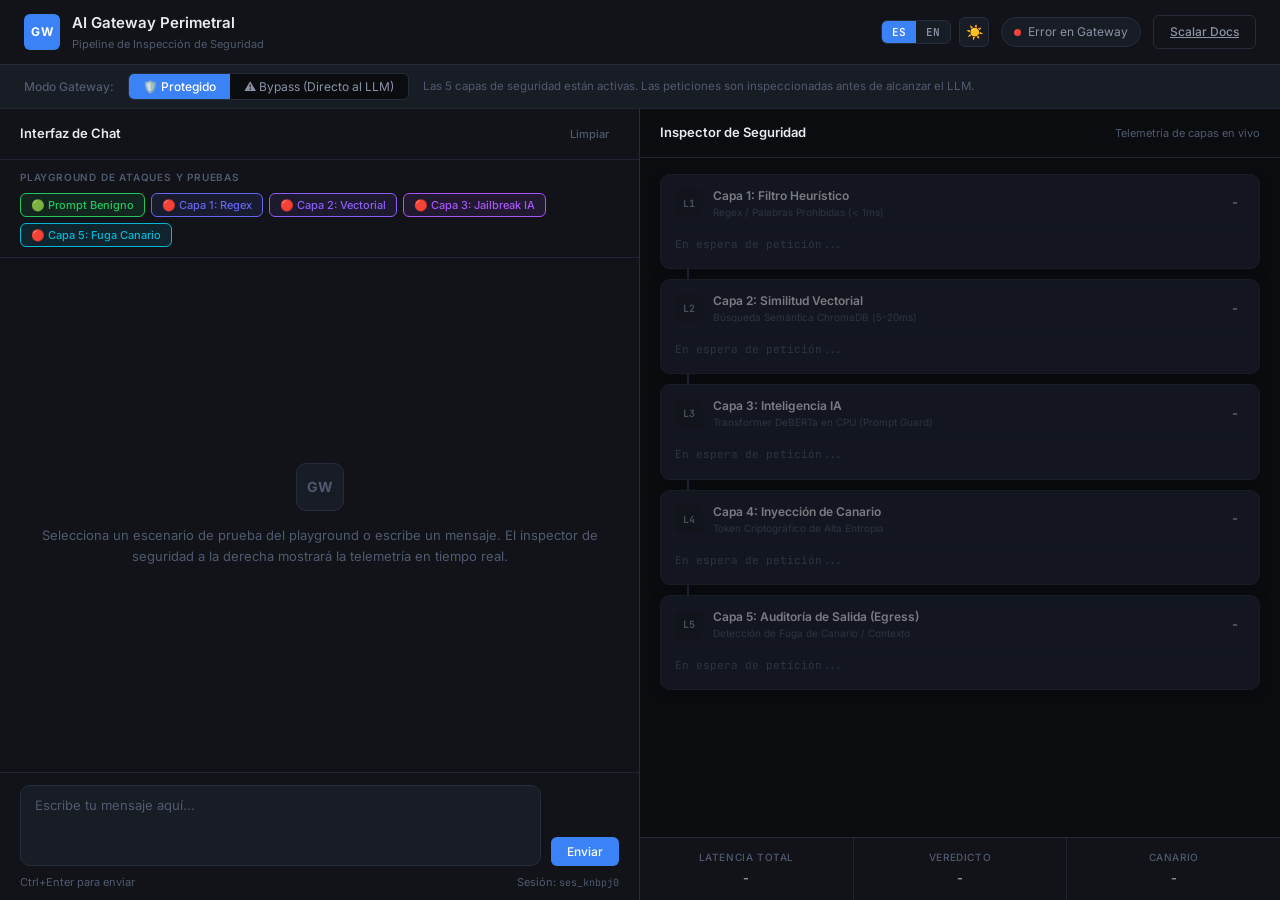
==== frontend/index.html @ 0e3fad48 "Initial commit: AI Gateway Perimetral with multi-layer defense" ====
<!DOCTYPE html>
<html lang="en" data-theme="dark">
<head>
  <meta charset="UTF-8">
  <meta name="viewport" content="width=device-width, initial-scale=1.0">
  <meta name="description" content="AI Gateway Perimetral - Real-time security inspection dashboard for LLM applications.">
  <title>AI Gateway Perimetral</title>
  <link rel="preconnect" href="https://fonts.googleapis.com">
  <link href="https://fonts.googleapis.com/css2?family=Inter:wght@300;400;500;600;700&family=JetBrains+Mono:wght@400;500&display=swap" rel="stylesheet">
  <link rel="stylesheet" href="style.css">
</head>
<body>
  <div class="app-wrapper">

    <!-- Header -->
    <header class="header">
      <div class="header-left">
        <div class="logo-icon">GW</div>
        <div class="header-title">
          <h1 data-i18n="app_title">AI Gateway Perimetral</h1>
          <span class="header-subtitle" data-i18n="app_subtitle">Pipeline de Inspección de Seguridad</span>
        </div>
      </div>
      <div class="header-right">
        <!-- Controls: Language & Theme -->
        <div class="control-group">
          <!-- Language Selector -->
          <div class="segmented-control" id="lang-control">
            <button class="segmented-btn active" id="btn-lang-es" onclick="setLanguage('es')">ES</button>
            <button class="segmented-btn" id="btn-lang-en" onclick="setLanguage('en')">EN</button>
          </div>

          <!-- Theme Toggle -->
          <button class="theme-toggle-btn" id="btn-theme" onclick="toggleTheme()" title="Cambiar tema">
            <span id="theme-icon">☀️</span>
          </button>
        </div>

        <div class="status-badge" id="status-badge">
          <span class="status-dot" id="status-dot"></span>
          <span id="status-text" data-i18n="status_connecting">Conectando...</span>
        </div>
        <a href="/docs" target="_blank" class="btn btn-outline" data-i18n="btn_api_docs">Scalar Docs</a>
      </div>
    </header>

    <!-- Mode Toggle Banner -->
    <div class="mode-banner">
      <span class="mode-label" data-i18n="mode_label">Modo Gateway:</span>
      <div class="toggle-group" id="mode-toggle-group">
        <button class="toggle-btn active" id="btn-protected" onclick="setMode(true)" data-i18n="btn_mode_protected">🛡️ Protegido</button>
        <button class="toggle-btn" id="btn-bypass" onclick="setMode(false)" data-i18n="btn_mode_bypass">⚠️ Bypass (Directo al LLM)</button>
      </div>
      <span class="mode-description" id="mode-description" data-i18n="mode_desc_protected">Las 5 capas de seguridad están activas. Las peticiones son inspeccionadas antes de alcanzar el LLM.</span>
    </div>

    <main class="main-layout">

      <!-- Left Panel: Chat -->
      <section class="panel chat-panel">
        <div class="panel-header">
          <span class="panel-title" data-i18n="chat_title">Interfaz de Chat</span>
          <button class="btn btn-ghost btn-small" onclick="clearChat()" data-i18n="btn_clear">Limpiar</button>
        </div>

        <!-- Quick Attack Playground -->
        <div class="playground-section">
          <span class="playground-label" data-i18n="playground_label">Playground de Ataques y Pruebas</span>
          <div class="attack-buttons" id="attack-buttons">
            <button class="attack-btn safe" onclick="loadPreset('safe')" data-i18n="preset_safe">🟢 Prompt Benigno</button>
            <button class="attack-btn layer1" onclick="loadPreset('layer1')" data-i18n="preset_layer1">🔴 Capa 1: Regex</button>
            <button class="attack-btn layer2" onclick="loadPreset('layer2')" data-i18n="preset_layer2">🔴 Capa 2: Vectorial</button>
            <button class="attack-btn layer3" onclick="loadPreset('layer3')" data-i18n="preset_layer3">🔴 Capa 3: Jailbreak IA</button>
            <button class="attack-btn layer5" onclick="loadPreset('layer5')" data-i18n="preset_layer5">🔴 Capa 5: Fuga Canario</button>
          </div>
        </div>

        <!-- Chat Messages -->
        <div class="chat-messages" id="chat-messages">
          <div class="chat-welcome">
            <div class="welcome-icon">GW</div>
            <p data-i18n="chat_welcome_text">Selecciona un escenario de prueba del playground o escribe un mensaje. El inspector de seguridad a la derecha mostrará la telemetría en tiempo real.</p>
          </div>
        </div>

        <!-- Input Area -->
        <div class="chat-input-area">
          <textarea
            id="message-input"
            class="message-input"
            placeholder="Escribe tu mensaje aquí..."
            rows="3"
            onkeydown="handleKeydown(event)"
            data-i18n-placeholder="input_placeholder"
          ></textarea>
          <button class="btn btn-primary send-btn" id="send-btn" onclick="sendMessage()">
            <span id="send-label" data-i18n="btn_send">Enviar</span>
          </button>
        </div>

        <div class="input-footer">
          <span class="input-hint" data-i18n="input_hint">Ctrl+Enter para enviar</span>
          <span class="session-info"><span data-i18n="session_label">Sesión</span>: <code id="session-id-display">ses_001</code></span>
        </div>
      </section>

      <!-- Right Panel: Security Inspector -->
      <section class="panel inspector-panel">
        <div class="panel-header">
          <span class="panel-title" data-i18n="inspector_title">Inspector de Seguridad</span>
          <span class="inspector-subtitle" data-i18n="inspector_subtitle">Telemetría de capas en vivo</span>
        </div>

        <!-- Pipeline Layers -->
        <div class="layers-container" id="layers-container">
          <div class="layer-card idle" id="layer-1">
            <div class="layer-header">
              <div class="layer-badge">L1</div>
              <div class="layer-info">
                <span class="layer-name" data-i18n="l1_name">Capa 1: Filtro Heurístico</span>
                <span class="layer-desc" data-i18n="l1_desc">Regex / Palabras Prohibidas (&lt; 1ms)</span>
              </div>
              <div class="layer-status-icon" id="icon-1">-</div>
            </div>
            <div class="layer-detail" id="detail-1" data-i18n="waiting_request">En espera de petición...</div>
            <div class="layer-latency" id="latency-1"></div>
          </div>

          <div class="layer-connector"></div>

          <div class="layer-card idle" id="layer-2">
            <div class="layer-header">
              <div class="layer-badge">L2</div>
              <div class="layer-info">
                <span class="layer-name" data-i18n="l2_name">Capa 2: Similitud Vectorial</span>
                <span class="layer-desc" data-i18n="l2_desc">Búsqueda Semántica ChromaDB (5-20ms)</span>
              </div>
              <div class="layer-status-icon" id="icon-2">-</div>
            </div>
            <div class="layer-detail" id="detail-2" data-i18n="waiting_request">En espera de petición...</div>
            <div class="layer-latency" id="latency-2"></div>
          </div>

          <div class="layer-connector"></div>

          <div class="layer-card idle" id="layer-3">
            <div class="layer-header">
              <div class="layer-badge">L3</div>
              <div class="layer-info">
                <span class="layer-name" data-i18n="l3_name">Capa 3: Inteligencia IA</span>
                <span class="layer-desc" data-i18n="l3_desc">Transformer DeBERTa en CPU (Prompt Guard)</span>
              </div>
              <div class="layer-status-icon" id="icon-3">-</div>
            </div>
            <div class="layer-detail" id="detail-3" data-i18n="waiting_request">En espera de petición...</div>
            <div class="layer-latency" id="latency-3"></div>
          </div>

          <div class="layer-connector"></div>

          <div class="layer-card idle" id="layer-4">
            <div class="layer-header">
              <div class="layer-badge">L4</div>
              <div class="layer-info">
                <span class="layer-name" data-i18n="l4_name">Capa 4: Inyección de Canario</span>
                <span class="layer-desc" data-i18n="l4_desc">Token Criptográfico de Alta Entropía</span>
              </div>
              <div class="layer-status-icon" id="icon-4">-</div>
            </div>
            <div class="layer-detail" id="detail-4" data-i18n="waiting_request">En espera de petición...</div>
            <div class="layer-latency" id="latency-4"></div>
          </div>

          <div class="layer-connector"></div>

          <div class="layer-card idle" id="layer-5">
            <div class="layer-header">
              <div class="layer-badge">L5</div>
              <div class="layer-info">
                <span class="layer-name" data-i18n="l5_name">Capa 5: Auditoría de Salida (Egress)</span>
                <span class="layer-desc" data-i18n="l5_desc">Detección de Fuga de Canario / Contexto</span>
              </div>
              <div class="layer-status-icon" id="icon-5">-</div>
            </div>
            <div class="layer-detail" id="detail-5" data-i18n="waiting_request">En espera de petición...</div>
            <div class="layer-latency" id="latency-5"></div>
          </div>
        </div>

        <!-- Summary Bar -->
        <div class="summary-bar" id="summary-bar">
          <div class="summary-item">
            <span class="summary-label" data-i18n="summary_latency">Latencia Total</span>
            <span class="summary-value" id="total-latency">-</span>
          </div>
          <div class="summary-item">
            <span class="summary-label" data-i18n="summary_verdict">Veredicto</span>
            <span class="summary-value" id="outcome-badge">-</span>
          </div>
          <div class="summary-item">
            <span class="summary-label" data-i18n="summary_canary">Canario</span>
            <span class="summary-value" id="canary-status">-</span>
          </div>
        </div>
      </section>

    </main>
  </div>

  <script src="app.js"></script>
</body>
</html>
---- frontend/style.css ----
/* ===========================================================================
   AI Gateway Perimetral - Design System & Themes
   Dark & Light mode, segmented controls, Inter + JetBrains Mono typography.
   =========================================================================== */

/* -- Dark Theme (Default) --------------------------------------------------- */
:root, [data-theme="dark"] {
  --bg-base:        #0a0c10;
  --bg-surface:     #111318;
  --bg-elevated:    #181c24;
  --bg-card:        #1c2130;
  --border:         #252d3d;
  --border-muted:   #1e2535;

  --text-primary:   #e8eaf0;
  --text-secondary: #8a93a6;
  --text-muted:     #505a70;

  --accent:         #3b82f6;
  --accent-hover:   #2563eb;
  --accent-glow:    rgba(59, 130, 246, 0.15);

  --green:          #22c55e;
  --green-bg:       rgba(34, 197, 94, 0.10);
  --red:            #ef4444;
  --red-bg:         rgba(239, 68, 68, 0.10);
  --yellow:         #f59e0b;
  --yellow-bg:      rgba(245, 158, 11, 0.10);
  --blue-dim:       rgba(59, 130, 246, 0.08);

  --layer-l1:       #6366f1;
  --layer-l2:       #8b5cf6;
  --layer-l3:       #a855f7;
  --layer-l4:       #3b82f6;
  --layer-l5:       #06b6d4;

  --shadow-card:    0 4px 12px rgba(0, 0, 0, 0.25);
}

/* -- Light Theme ------------------------------------------------------------ */
[data-theme="light"] {
  --bg-base:        #f4f6f9;
  --bg-surface:     #ffffff;
  --bg-elevated:    #f0f2f5;
  --bg-card:        #ffffff;
  --border:         #e2e8f0;
  --border-muted:   #edf2f7;

  --text-primary:   #0f172a;
  --text-secondary: #475569;
  --text-muted:     #94a3b8;

  --accent:         #2563eb;
  --accent-hover:   #1d4ed8;
  --accent-glow:    rgba(37, 99, 235, 0.12);

  --green:          #16a34a;
  --green-bg:       rgba(22, 163, 74, 0.08);
  --red:            #dc2626;
  --red-bg:         rgba(220, 38, 38, 0.08);
  --yellow:         #d97706;
  --yellow-bg:      rgba(217, 119, 6, 0.08);
  --blue-dim:       rgba(37, 99, 235, 0.06);

  --layer-l1:       #4f46e5;
  --layer-l2:       #7c3aed;
  --layer-l3:       #9333ea;
  --layer-l4:       #2563eb;
  --layer-l5:       #0891b2;

  --shadow-card:    0 2px 8px rgba(0, 0, 0, 0.04);
}

:root {
  --radius-sm:      6px;
  --radius-md:      10px;
  --radius-lg:      14px;
  --font-sans:      'Inter', system-ui, sans-serif;
  --font-mono:      'JetBrains Mono', 'Fira Code', monospace;
  --transition:     0.18s ease;
}

/* -- Reset ------------------------------------------------------------------ */
*, *::before, *::after { box-sizing: border-box; margin: 0; padding: 0; }

html, body {
  height: 100%;
  overflow: hidden;
}

body {
  font-family: var(--font-sans);
  background: var(--bg-base);
  color: var(--text-primary);
  font-size: 14px;
  line-height: 1.5;
  -webkit-font-smoothing: antialiased;
  transition: background var(--transition), color var(--transition);
}

/* -- App Wrapper ------------------------------------------------------------ */
.app-wrapper {
  display: flex;
  flex-direction: column;
  height: 100vh;
  overflow: hidden;
}

/* -- Header ----------------------------------------------------------------- */
.header {
  display: flex;
  align-items: center;
  justify-content: space-between;
  padding: 12px 24px;
  background: var(--bg-surface);
  border-bottom: 1px solid var(--border);
  flex-shrink: 0;
  gap: 16px;
  transition: background var(--transition), border-color var(--transition);
}

.header-left { display: flex; align-items: center; gap: 12px; }

.logo-icon {
  width: 36px;
  height: 36px;
  border-radius: var(--radius-sm);
  background: var(--accent);
  color: white;
  font-weight: 700;
  font-size: 12px;
  display: flex;
  align-items: center;
  justify-content: center;
  letter-spacing: 0.5px;
  flex-shrink: 0;
}

.header-title h1 {
  font-size: 15px;
  font-weight: 600;
  color: var(--text-primary);
}

.header-subtitle {
  font-size: 11px;
  color: var(--text-muted);
  display: block;
  margin-top: 1px;
}

.header-right { display: flex; align-items: center; gap: 12px; }

/* Control Group (Lang + Theme) */
.control-group {
  display: flex;
  align-items: center;
  gap: 8px;
}

.segmented-control {
  display: flex;
  background: var(--bg-elevated);
  border: 1px solid var(--border);
  border-radius: var(--radius-sm);
  overflow: hidden;
}

.segmented-btn {
  background: transparent;
  border: none;
  padding: 4px 10px;
  font-size: 11px;
  font-family: var(--font-mono);
  font-weight: 600;
  color: var(--text-secondary);
  cursor: pointer;
  transition: all var(--transition);
}

.segmented-btn.active {
  background: var(--accent);
  color: #ffffff;
}

.theme-toggle-btn {
  width: 30px;
  height: 30px;
  border-radius: var(--radius-sm);
  background: var(--bg-elevated);
  border: 1px solid var(--border);
  color: var(--text-primary);
  font-size: 14px;
  display: flex;
  align-items: center;
  justify-content: center;
  cursor: pointer;
  transition: all var(--transition);
}

.theme-toggle-btn:hover {
  border-color: var(--accent);
  transform: scale(1.05);
}

.status-badge {
  display: flex;
  align-items: center;
  gap: 7px;
  background: var(--bg-elevated);
  border: 1px solid var(--border);
  border-radius: 20px;
  padding: 5px 12px;
  font-size: 12px;
  color: var(--text-secondary);
}

.status-dot {
  width: 7px;
  height: 7px;
  border-radius: 50%;
  background: var(--text-muted);
  transition: background var(--transition);
}

.status-dot.online { background: var(--green); box-shadow: 0 0 6px var(--green); }
.status-dot.offline { background: var(--red); }

/* -- Mode Banner ------------------------------------------------------------ */
.mode-banner {
  display: flex;
  align-items: center;
  gap: 14px;
  padding: 8px 24px;
  background: var(--bg-elevated);
  border-bottom: 1px solid var(--border-muted);
  flex-shrink: 0;
  transition: background var(--transition), border-color var(--transition);
}

.mode-label {
  font-size: 12px;
  font-weight: 500;
  color: var(--text-muted);
  white-space: nowrap;
}

.toggle-group {
  display: flex;
  background: var(--bg-base);
  border: 1px solid var(--border);
  border-radius: var(--radius-sm);
  overflow: hidden;
}

.toggle-btn {
  background: none;
  border: none;
  padding: 5px 14px;
  font-size: 12px;
  font-family: var(--font-sans);
  color: var(--text-secondary);
  cursor: pointer;
  transition: all var(--transition);
  white-space: nowrap;
}

.toggle-btn.active {
  background: var(--accent);
  color: white;
  font-weight: 500;
}

.mode-description {
  font-size: 11.5px;
  color: var(--text-muted);
}

/* -- Main Layout ------------------------------------------------------------ */
.main-layout {
  display: grid;
  grid-template-columns: 1fr 1fr;
  flex: 1;
  overflow: hidden;
  gap: 0;
}

/* -- Panels ----------------------------------------------------------------- */
.panel {
  display: flex;
  flex-direction: column;
  overflow: hidden;
  background: var(--bg-surface);
  transition: background var(--transition);
}

.chat-panel {
  border-right: 1px solid var(--border);
}

.panel-header {
  display: flex;
  align-items: center;
  justify-content: space-between;
  padding: 14px 20px;
  border-bottom: 1px solid var(--border-muted);
  flex-shrink: 0;
}

.panel-title {
  font-size: 13px;
  font-weight: 600;
  color: var(--text-primary);
}

.inspector-subtitle {
  font-size: 11px;
  color: var(--text-muted);
}

/* -- Attack Playground ------------------------------------------------------ */
.playground-section {
  padding: 10px 20px;
  border-bottom: 1px solid var(--border-muted);
  flex-shrink: 0;
}

.playground-label {
  font-size: 10px;
  font-weight: 600;
  color: var(--text-muted);
  text-transform: uppercase;
  letter-spacing: 0.8px;
  display: block;
  margin-bottom: 8px;
}

.attack-buttons {
  display: flex;
  gap: 6px;
  flex-wrap: wrap;
}

.attack-btn {
  font-family: var(--font-sans);
  font-size: 11px;
  font-weight: 500;
  padding: 4px 10px;
  border-radius: var(--radius-sm);
  border: 1px solid transparent;
  cursor: pointer;
  transition: all var(--transition);
}

.attack-btn:hover { opacity: 0.85; transform: translateY(-1px); }

.attack-btn.safe   { background: var(--green-bg);  border-color: var(--green);   color: var(--green); }
.attack-btn.layer1 { background: rgba(99, 102, 241, 0.10); border-color: var(--layer-l1); color: var(--layer-l1); }
.attack-btn.layer2 { background: rgba(139, 92, 246, 0.10); border-color: var(--layer-l2); color: var(--layer-l2); }
.attack-btn.layer3 { background: rgba(168, 85, 247, 0.10); border-color: var(--layer-l3); color: var(--layer-l3); }
.attack-btn.layer5 { background: rgba(6, 182, 212, 0.10);  border-color: var(--layer-l5); color: var(--layer-l5); }

/* -- Chat Messages ---------------------------------------------------------- */
.chat-messages {
  flex: 1;
  overflow-y: auto;
  padding: 16px 20px;
  display: flex;
  flex-direction: column;
  gap: 12px;
  scrollbar-width: thin;
  scrollbar-color: var(--border) transparent;
}

.chat-welcome {
  display: flex;
  flex-direction: column;
  align-items: center;
  justify-content: center;
  gap: 14px;
  height: 100%;
  text-align: center;
  color: var(--text-muted);
  font-size: 13px;
  line-height: 1.6;
}

.welcome-icon {
  width: 48px;
  height: 48px;
  border-radius: var(--radius-md);
  background: var(--bg-elevated);
  border: 1px solid var(--border);
  color: var(--text-muted);
  font-weight: 700;
  font-size: 14px;
  display: flex;
  align-items: center;
  justify-content: center;
}

/* Chat Bubbles */
.chat-bubble {
  display: flex;
  flex-direction: column;
  gap: 3px;
  max-width: 85%;
  animation: bubble-in 0.2s ease;
}

@keyframes bubble-in {
  from { opacity: 0; transform: translateY(6px); }
  to   { opacity: 1; transform: translateY(0); }
}

.chat-bubble.user { align-self: flex-end; align-items: flex-end; }
.chat-bubble.assistant { align-self: flex-start; align-items: flex-start; }

.bubble-label {
  font-size: 10px;
  color: var(--text-muted);
  font-weight: 500;
  text-transform: uppercase;
  letter-spacing: 0.5px;
}

.bubble-content {
  padding: 10px 14px;
  border-radius: var(--radius-md);
  font-size: 13px;
  line-height: 1.55;
  word-break: break-word;
}

.chat-bubble.user .bubble-content {
  background: var(--accent);
  color: white;
  border-bottom-right-radius: var(--radius-sm);
}

.chat-bubble.assistant .bubble-content {
  background: var(--bg-elevated);
  border: 1px solid var(--border);
  color: var(--text-primary);
  border-bottom-left-radius: var(--radius-sm);
}

.bubble-content.blocked {
  background: var(--red-bg);
  border-color: rgba(239, 68, 68, 0.3);
  color: var(--red);
}

.bubble-content.egress {
  background: var(--yellow-bg);
  border-color: rgba(245, 158, 11, 0.3);
  color: var(--yellow);
}

.bubble-content.thinking {
  color: var(--text-muted);
  font-style: italic;
}

/* -- Chat Input ------------------------------------------------------------- */
.chat-input-area {
  display: flex;
  gap: 10px;
  padding: 12px 20px 8px;
  border-top: 1px solid var(--border-muted);
  flex-shrink: 0;
  align-items: flex-end;
}

.message-input {
  flex: 1;
  background: var(--bg-elevated);
  border: 1px solid var(--border);
  border-radius: var(--radius-md);
  color: var(--text-primary);
  font-family: var(--font-sans);
  font-size: 13px;
  padding: 10px 14px;
  resize: none;
  outline: none;
  line-height: 1.5;
  transition: border-color var(--transition), background var(--transition);
}

.message-input:focus { border-color: var(--accent); }
.message-input::placeholder { color: var(--text-muted); }

.send-btn {
  flex-shrink: 0;
  padding: 10px 20px;
  height: fit-content;
}

.input-footer {
  display: flex;
  justify-content: space-between;
  padding: 0 20px 10px;
  font-size: 11px;
  color: var(--text-muted);
  flex-shrink: 0;
}

.session-info code {
  font-family: var(--font-mono);
  font-size: 10px;
}

/* -- Security Inspector ----------------------------------------------------- */
.inspector-panel {
  background: var(--bg-base);
}

.layers-container {
  flex: 1;
  overflow-y: auto;
  padding: 16px 20px;
  display: flex;
  flex-direction: column;
  gap: 0;
  scrollbar-width: thin;
  scrollbar-color: var(--border) transparent;
}

/* Layer Cards */
.layer-card {
  background: var(--bg-card);
  border: 1px solid var(--border);
  border-radius: var(--radius-md);
  padding: 12px 14px;
  box-shadow: var(--shadow-card);
  transition: all var(--transition);
}

.layer-card.idle     { opacity: 0.5; }
.layer-card.scanning { opacity: 1; border-color: var(--accent); box-shadow: 0 0 0 1px var(--accent-glow); animation: pulse 1s infinite; }
.layer-card.passed   { opacity: 1; border-color: rgba(34, 197, 94, 0.35); background: rgba(34, 197, 94, 0.04); }
.layer-card.blocked  { opacity: 1; border-color: rgba(239, 68, 68, 0.4);  background: rgba(239, 68, 68, 0.06); }
.layer-card.skipped  { opacity: 0.6; border-color: var(--border); }
.layer-card.bypassed { opacity: 0.35; }

@keyframes pulse {
  0%, 100% { box-shadow: 0 0 0 1px var(--accent-glow); }
  50%       { box-shadow: 0 0 0 3px var(--accent-glow); }
}

.layer-header {
  display: flex;
  align-items: center;
  gap: 10px;
}

.layer-badge {
  width: 28px;
  height: 28px;
  border-radius: var(--radius-sm);
  background: var(--bg-elevated);
  color: var(--text-secondary);
  font-size: 10px;
  font-weight: 700;
  display: flex;
  align-items: center;
  justify-content: center;
  flex-shrink: 0;
  font-family: var(--font-mono);
}

.layer-card.passed  .layer-badge { background: var(--green-bg); color: var(--green); }
.layer-card.blocked .layer-badge { background: var(--red-bg);   color: var(--red); }
.layer-card.scanning .layer-badge { background: var(--blue-dim); color: var(--accent); }

.layer-info { flex: 1; }

.layer-name {
  font-size: 12px;
  font-weight: 600;
  color: var(--text-primary);
  display: block;
}

.layer-desc {
  font-size: 10px;
  color: var(--text-muted);
  display: block;
}

.layer-status-icon {
  font-size: 13px;
  width: 20px;
  text-align: center;
  flex-shrink: 0;
}

.layer-detail {
  font-size: 11px;
  color: var(--text-muted);
  margin-top: 8px;
  padding-top: 8px;
  border-top: 1px solid var(--border-muted);
  line-height: 1.4;
  font-family: var(--font-mono);
}

.layer-card.blocked  .layer-detail { color: #f87171; }
.layer-card.passed   .layer-detail { color: #4ade80; }

.layer-latency {
  font-size: 10px;
  color: var(--text-muted);
  margin-top: 4px;
  font-family: var(--font-mono);
}

.layer-connector {
  width: 2px;
  height: 10px;
  background: var(--border-muted);
  margin-left: 27px;
  flex-shrink: 0;
}

/* -- Summary Bar ------------------------------------------------------------ */
.summary-bar {
  display: flex;
  gap: 0;
  border-top: 1px solid var(--border);
  flex-shrink: 0;
  background: var(--bg-surface);
  transition: background var(--transition), border-color var(--transition);
}

.summary-item {
  flex: 1;
  display: flex;
  flex-direction: column;
  align-items: center;
  padding: 12px 8px;
  gap: 4px;
  border-right: 1px solid var(--border-muted);
}

.summary-item:last-child { border-right: none; }

.summary-label {
  font-size: 10px;
  color: var(--text-muted);
  text-transform: uppercase;
  letter-spacing: 0.6px;
  font-weight: 500;
}

.summary-value {
  font-size: 13px;
  font-weight: 600;
  color: var(--text-secondary);
  font-family: var(--font-mono);
}

.summary-value.ok     { color: var(--green); }
.summary-value.fail   { color: var(--red); }
.summary-value.warn   { color: var(--yellow); }

/* -- Buttons ---------------------------------------------------------------- */
.btn {
  font-family: var(--font-sans);
  font-size: 12px;
  font-weight: 500;
  border: none;
  border-radius: var(--radius-sm);
  cursor: pointer;
  padding: 7px 16px;
  transition: all var(--transition);
  white-space: nowrap;
}

.btn-primary { background: var(--accent); color: white; }
.btn-primary:hover { background: var(--accent-hover); }
.btn-primary:disabled { opacity: 0.5; cursor: not-allowed; }

.btn-outline {
  background: transparent;
  color: var(--text-secondary);
  border: 1px solid var(--border);
}
.btn-outline:hover { border-color: var(--accent); color: var(--accent); }

.btn-ghost {
  background: transparent;
  color: var(--text-muted);
}
.btn-ghost:hover { color: var(--text-secondary); background: var(--bg-elevated); }

.btn-small { padding: 4px 10px; font-size: 11px; }

/* -- Scrollbar -------------------------------------------------------------- */
::-webkit-scrollbar { width: 5px; }
::-webkit-scrollbar-track { background: transparent; }
::-webkit-scrollbar-thumb { background: var(--border); border-radius: 4px; }
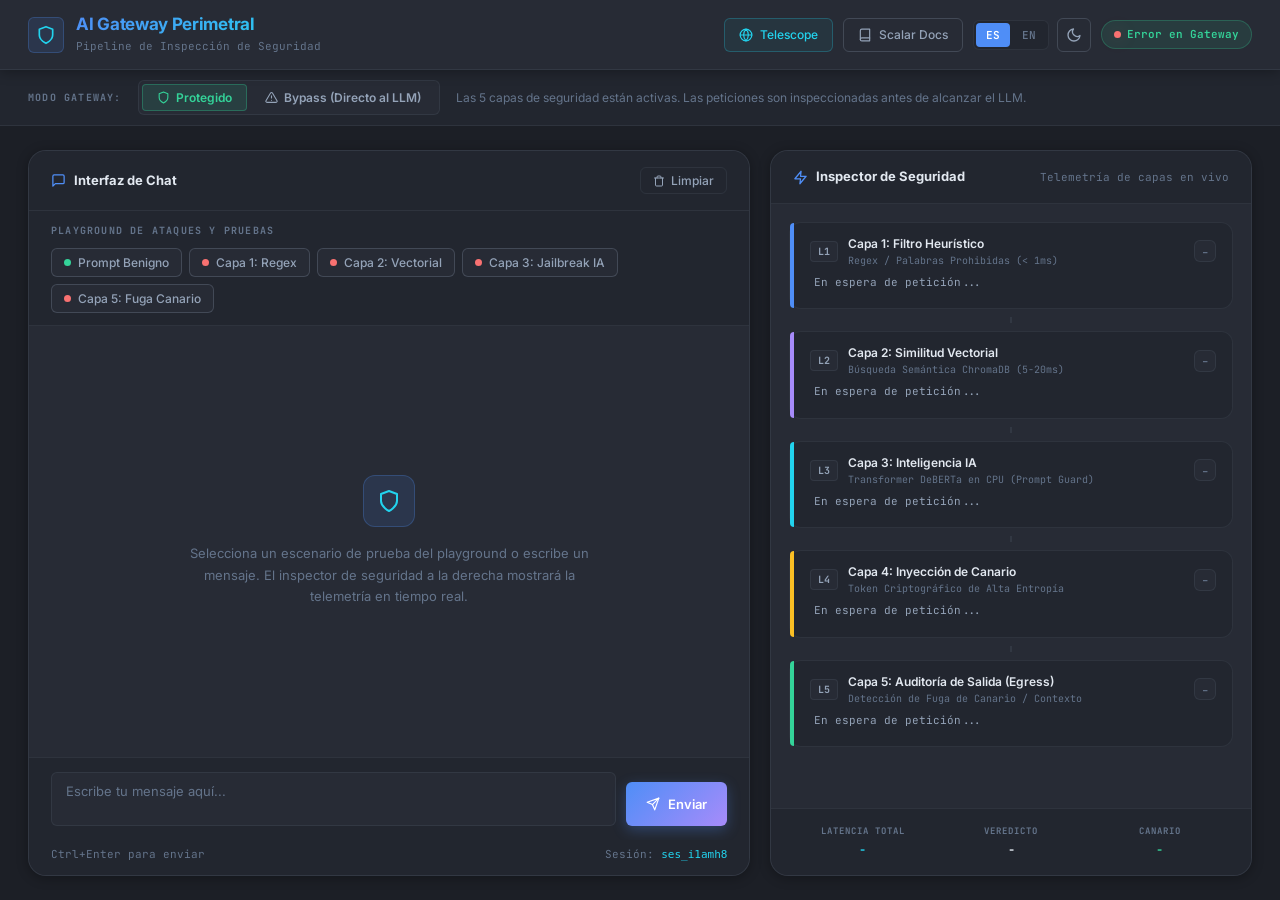
==== commit 37d58037: "Release: version1 - Implementacion del pipeline perimetral de 5 capas de seguridad (Heuristica, Vect" ====
--- a/frontend/index.html
+++ b/frontend/index.html
@@ -1,85 +1,157 @@
 <!DOCTYPE html>
-<html lang="en" data-theme="dark">
+<html lang="es">
 <head>
   <meta charset="UTF-8">
   <meta name="viewport" content="width=device-width, initial-scale=1.0">
   <meta name="description" content="AI Gateway Perimetral - Real-time security inspection dashboard for LLM applications.">
   <title>AI Gateway Perimetral</title>
   <link rel="preconnect" href="https://fonts.googleapis.com">
-  <link href="https://fonts.googleapis.com/css2?family=Inter:wght@300;400;500;600;700&family=JetBrains+Mono:wght@400;500&display=swap" rel="stylesheet">
+  <link href="https://fonts.googleapis.com/css2?family=Inter:wght@300;400;500;600;700;900&family=JetBrains+Mono:wght@400;500;700&display=swap" rel="stylesheet">
   <link rel="stylesheet" href="style.css">
 </head>
 <body>
   <div class="app-wrapper">
 
-    <!-- Header -->
+    <!-- ── Header ─────────────────────────────────────────────────────────── -->
     <header class="header">
       <div class="header-left">
-        <div class="logo-icon">GW</div>
+        <div class="logo-box">
+          <svg viewBox="0 0 24 24" width="20" height="20" fill="none" stroke="currentColor" stroke-width="2" stroke-linecap="round" stroke-linejoin="round">
+            <path d="M12 22s8-4 8-10V5l-8-3-8 3v7c0 6 8 10 8 10z"></path>
+          </svg>
+        </div>
         <div class="header-title">
           <h1 data-i18n="app_title">AI Gateway Perimetral</h1>
           <span class="header-subtitle" data-i18n="app_subtitle">Pipeline de Inspección de Seguridad</span>
         </div>
       </div>
+
       <div class="header-right">
+        <!-- Telescope -->
+        <a href="/telescope" class="nav-link-btn telescope-btn" title="Abrir monitor Telescope">
+          <svg viewBox="0 0 24 24" width="14" height="14" fill="none" stroke="currentColor" stroke-width="2" stroke-linecap="round" stroke-linejoin="round">
+            <circle cx="12" cy="12" r="10"></circle>
+            <path d="M12 2a14.5 14.5 0 0 0 0 20 14.5 14.5 0 0 0 0-20"></path>
+            <path d="M2 12h20"></path>
+          </svg>
+          <span data-i18n="btn_telescope">Telescope</span>
+        </a>
+
+        <!-- Scalar Docs -->
+        <a href="/docs" target="_blank" class="nav-link-btn" title="Documentación API">
+          <svg viewBox="0 0 24 24" width="14" height="14" fill="none" stroke="currentColor" stroke-width="2" stroke-linecap="round" stroke-linejoin="round">
+            <path d="M4 19.5A2.5 2.5 0 0 1 6.5 17H20"></path>
+            <path d="M6.5 2H20v20H6.5A2.5 2.5 0 0 1 4 19.5v-15A2.5 2.5 0 0 1 6.5 2z"></path>
+          </svg>
+          <span data-i18n="btn_api_docs">Scalar Docs</span>
+        </a>
+
         <!-- Controls: Language & Theme -->
         <div class="control-group">
-          <!-- Language Selector -->
           <div class="segmented-control" id="lang-control">
             <button class="segmented-btn active" id="btn-lang-es" onclick="setLanguage('es')">ES</button>
             <button class="segmented-btn" id="btn-lang-en" onclick="setLanguage('en')">EN</button>
           </div>
 
-          <!-- Theme Toggle -->
-          <button class="theme-toggle-btn" id="btn-theme" onclick="toggleTheme()" title="Cambiar tema">
-            <span id="theme-icon">☀️</span>
+          <button class="icon-btn" id="btn-theme" onclick="toggleTheme()" title="Cambiar tema">
+            <svg id="theme-icon-svg" viewBox="0 0 24 24" width="16" height="16" fill="none" stroke="currentColor" stroke-width="2" stroke-linecap="round" stroke-linejoin="round">
+              <!-- icon updated by JS -->
+              <path d="M21 12.79A9 9 0 1 1 11.21 3 7 7 0 0 0 21 12.79z"></path>
+            </svg>
           </button>
         </div>
 
+        <!-- Online Status -->
         <div class="status-badge" id="status-badge">
           <span class="status-dot" id="status-dot"></span>
           <span id="status-text" data-i18n="status_connecting">Conectando...</span>
         </div>
-        <a href="/docs" target="_blank" class="btn btn-outline" data-i18n="btn_api_docs">Scalar Docs</a>
       </div>
     </header>
 
-    <!-- Mode Toggle Banner -->
+    <!-- ── Mode Banner ────────────────────────────────────────────────────── -->
     <div class="mode-banner">
       <span class="mode-label" data-i18n="mode_label">Modo Gateway:</span>
       <div class="toggle-group" id="mode-toggle-group">
-        <button class="toggle-btn active" id="btn-protected" onclick="setMode(true)" data-i18n="btn_mode_protected">🛡️ Protegido</button>
-        <button class="toggle-btn" id="btn-bypass" onclick="setMode(false)" data-i18n="btn_mode_bypass">⚠️ Bypass (Directo al LLM)</button>
+        <button class="toggle-btn active" id="btn-protected" onclick="setMode(true)">
+          <svg viewBox="0 0 24 24" width="13" height="13" fill="none" stroke="currentColor" stroke-width="2" stroke-linecap="round" stroke-linejoin="round">
+            <path d="M12 22s8-4 8-10V5l-8-3-8 3v7c0 6 8 10 8 10z"></path>
+          </svg>
+          <span data-i18n="btn_mode_protected">Protegido</span>
+        </button>
+        <button class="toggle-btn" id="btn-bypass" onclick="setMode(false)">
+          <svg viewBox="0 0 24 24" width="13" height="13" fill="none" stroke="currentColor" stroke-width="2" stroke-linecap="round" stroke-linejoin="round">
+            <path d="M10.29 3.86L1.82 18a2 2 0 0 0 1.71 3h16.94a2 2 0 0 0 1.71-3L13.71 3.86a2 2 0 0 0-3.42 0z"></path>
+            <line x1="12" y1="9" x2="12" y2="13"></line>
+            <line x1="12" y1="17" x2="12.01" y2="17"></line>
+          </svg>
+          <span data-i18n="btn_mode_bypass">Bypass (Directo al LLM)</span>
+        </button>
       </div>
-      <span class="mode-description" id="mode-description" data-i18n="mode_desc_protected">Las 5 capas de seguridad están activas. Las peticiones son inspeccionadas antes de alcanzar el LLM.</span>
+      <span class="mode-description" id="mode-description" data-i18n="mode_desc_protected">
+        Las 5 capas de seguridad están activas.
+      </span>
     </div>
 
+    <!-- ── Main 2-Column Layout ───────────────────────────────────────────── -->
     <main class="main-layout">
 
-      <!-- Left Panel: Chat -->
+      <!-- ── Left Panel: Chat ─────────────────────────────────────────────── -->
       <section class="panel chat-panel">
         <div class="panel-header">
-          <span class="panel-title" data-i18n="chat_title">Interfaz de Chat</span>
-          <button class="btn btn-ghost btn-small" onclick="clearChat()" data-i18n="btn_clear">Limpiar</button>
-        </div>
-
-        <!-- Quick Attack Playground -->
+          <span class="panel-title">
+            <svg viewBox="0 0 24 24" width="15" height="15" fill="none" stroke="currentColor" stroke-width="2" stroke-linecap="round" stroke-linejoin="round">
+              <path d="M21 15a2 2 0 0 1-2 2H7l-4 4V5a2 2 0 0 1 2-2h14a2 2 0 0 1 2 2z"></path>
+            </svg>
+            <span data-i18n="chat_title">Interfaz de Chat</span>
+          </span>
+          <button class="btn-ghost" onclick="clearChat()">
+            <svg viewBox="0 0 24 24" width="12" height="12" fill="none" stroke="currentColor" stroke-width="2" stroke-linecap="round" stroke-linejoin="round">
+              <polyline points="3 6 5 6 21 6"></polyline>
+              <path d="M19 6v14a2 2 0 0 1-2 2H7a2 2 0 0 1-2-2V6m3 0V4a2 2 0 0 1 2-2h4a2 2 0 0 1 2 2v2"></path>
+            </svg>
+            <span data-i18n="btn_clear">Limpiar</span>
+          </button>
+        </div>
+
+        <!-- Playground -->
         <div class="playground-section">
           <span class="playground-label" data-i18n="playground_label">Playground de Ataques y Pruebas</span>
           <div class="attack-buttons" id="attack-buttons">
-            <button class="attack-btn safe" onclick="loadPreset('safe')" data-i18n="preset_safe">🟢 Prompt Benigno</button>
-            <button class="attack-btn layer1" onclick="loadPreset('layer1')" data-i18n="preset_layer1">🔴 Capa 1: Regex</button>
-            <button class="attack-btn layer2" onclick="loadPreset('layer2')" data-i18n="preset_layer2">🔴 Capa 2: Vectorial</button>
-            <button class="attack-btn layer3" onclick="loadPreset('layer3')" data-i18n="preset_layer3">🔴 Capa 3: Jailbreak IA</button>
-            <button class="attack-btn layer5" onclick="loadPreset('layer5')" data-i18n="preset_layer5">🔴 Capa 5: Fuga Canario</button>
-          </div>
-        </div>
-
-        <!-- Chat Messages -->
+            <button class="attack-btn safe" onclick="loadPreset('safe')">
+              <span class="btn-dot"></span>
+              <span data-i18n="preset_safe">Prompt Benigno</span>
+            </button>
+            <button class="attack-btn threat" onclick="loadPreset('layer1')">
+              <span class="btn-dot"></span>
+              <span data-i18n="preset_layer1">Capa 1: Regex</span>
+            </button>
+            <button class="attack-btn threat" onclick="loadPreset('layer2')">
+              <span class="btn-dot"></span>
+              <span data-i18n="preset_layer2">Capa 2: Vectorial</span>
+            </button>
+            <button class="attack-btn threat" onclick="loadPreset('layer3')">
+              <span class="btn-dot"></span>
+              <span data-i18n="preset_layer3">Capa 3: Jailbreak IA</span>
+            </button>
+            <button class="attack-btn threat" onclick="loadPreset('layer5')">
+              <span class="btn-dot"></span>
+              <span data-i18n="preset_layer5">Capa 5: Fuga Canario</span>
+            </button>
+          </div>
+        </div>
+
+        <!-- Messages -->
         <div class="chat-messages" id="chat-messages">
           <div class="chat-welcome">
-            <div class="welcome-icon">GW</div>
-            <p data-i18n="chat_welcome_text">Selecciona un escenario de prueba del playground o escribe un mensaje. El inspector de seguridad a la derecha mostrará la telemetría en tiempo real.</p>
+            <div class="welcome-box">
+              <svg viewBox="0 0 24 24" width="24" height="24" fill="none" stroke="currentColor" stroke-width="2" stroke-linecap="round" stroke-linejoin="round">
+                <path d="M12 22s8-4 8-10V5l-8-3-8 3v7c0 6 8 10 8 10z"></path>
+              </svg>
+            </div>
+            <p data-i18n="chat_welcome_text">
+              Selecciona un escenario del playground o escribe un mensaje. El inspector mostrará la telemetría en tiempo real.
+            </p>
           </div>
         </div>
 
@@ -89,30 +161,40 @@
             id="message-input"
             class="message-input"
             placeholder="Escribe tu mensaje aquí..."
-            rows="3"
+            rows="2"
             onkeydown="handleKeydown(event)"
             data-i18n-placeholder="input_placeholder"
           ></textarea>
-          <button class="btn btn-primary send-btn" id="send-btn" onclick="sendMessage()">
+          <button class="send-btn" id="send-btn" onclick="sendMessage()">
+            <svg viewBox="0 0 24 24" width="14" height="14" fill="none" stroke="currentColor" stroke-width="2" stroke-linecap="round" stroke-linejoin="round">
+              <line x1="22" y1="2" x2="11" y2="13"></line>
+              <polygon points="22 2 15 22 11 13 2 9 22 2"></polygon>
+            </svg>
             <span id="send-label" data-i18n="btn_send">Enviar</span>
           </button>
         </div>
 
         <div class="input-footer">
-          <span class="input-hint" data-i18n="input_hint">Ctrl+Enter para enviar</span>
-          <span class="session-info"><span data-i18n="session_label">Sesión</span>: <code id="session-id-display">ses_001</code></span>
+          <span data-i18n="input_hint">Ctrl+Enter para enviar</span>
+          <span><span data-i18n="session_label">Sesión</span>: <code id="session-id-display">ses_001</code></span>
         </div>
       </section>
 
-      <!-- Right Panel: Security Inspector -->
+      <!-- ── Right Panel: Security Inspector ─────────────────────────────── -->
       <section class="panel inspector-panel">
         <div class="panel-header">
-          <span class="panel-title" data-i18n="inspector_title">Inspector de Seguridad</span>
+          <span class="panel-title">
+            <svg viewBox="0 0 24 24" width="15" height="15" fill="none" stroke="currentColor" stroke-width="2" stroke-linecap="round" stroke-linejoin="round">
+              <polygon points="13 2 3 14 12 14 11 22 21 10 12 10 13 2"></polygon>
+            </svg>
+            <span data-i18n="inspector_title">Inspector de Seguridad</span>
+          </span>
           <span class="inspector-subtitle" data-i18n="inspector_subtitle">Telemetría de capas en vivo</span>
         </div>
 
-        <!-- Pipeline Layers -->
+        <!-- Layers -->
         <div class="layers-container" id="layers-container">
+
           <div class="layer-card idle" id="layer-1">
             <div class="layer-header">
               <div class="layer-badge">L1</div>
@@ -185,13 +267,14 @@
             <div class="layer-detail" id="detail-5" data-i18n="waiting_request">En espera de petición...</div>
             <div class="layer-latency" id="latency-5"></div>
           </div>
+
         </div>
 
         <!-- Summary Bar -->
         <div class="summary-bar" id="summary-bar">
           <div class="summary-item">
             <span class="summary-label" data-i18n="summary_latency">Latencia Total</span>
-            <span class="summary-value" id="total-latency">-</span>
+            <span class="summary-value cyan" id="total-latency">-</span>
           </div>
           <div class="summary-item">
             <span class="summary-label" data-i18n="summary_verdict">Veredicto</span>
@@ -199,7 +282,7 @@
           </div>
           <div class="summary-item">
             <span class="summary-label" data-i18n="summary_canary">Canario</span>
-            <span class="summary-value" id="canary-status">-</span>
+            <span class="summary-value green" id="canary-status">-</span>
           </div>
         </div>
       </section>
--- a/frontend/style.css
+++ b/frontend/style.css
@@ -1,157 +1,234 @@
 /* ===========================================================================
-   AI Gateway Perimetral - Design System & Themes
-   Dark & Light mode, segmented controls, Inter + JetBrains Mono typography.
+   AI Gateway Perimetral — Security Dashboard Stylesheet
+   Design tokens mirror Telescope exactly.
+   Dark mode: default (body without .light)
+   Light mode: body.light
    =========================================================================== */
 
-/* -- Dark Theme (Default) --------------------------------------------------- */
-:root, [data-theme="dark"] {
-  --bg-base:        #0a0c10;
-  --bg-surface:     #111318;
-  --bg-elevated:    #181c24;
-  --bg-card:        #1c2130;
-  --border:         #252d3d;
-  --border-muted:   #1e2535;
-
-  --text-primary:   #e8eaf0;
-  --text-secondary: #8a93a6;
-  --text-muted:     #505a70;
-
-  --accent:         #3b82f6;
-  --accent-hover:   #2563eb;
-  --accent-glow:    rgba(59, 130, 246, 0.15);
-
-  --green:          #22c55e;
-  --green-bg:       rgba(34, 197, 94, 0.10);
-  --red:            #ef4444;
-  --red-bg:         rgba(239, 68, 68, 0.10);
-  --yellow:         #f59e0b;
-  --yellow-bg:      rgba(245, 158, 11, 0.10);
-  --blue-dim:       rgba(59, 130, 246, 0.08);
-
-  --layer-l1:       #6366f1;
-  --layer-l2:       #8b5cf6;
-  --layer-l3:       #a855f7;
-  --layer-l4:       #3b82f6;
-  --layer-l5:       #06b6d4;
-
-  --shadow-card:    0 4px 12px rgba(0, 0, 0, 0.25);
-}
-
-/* -- Light Theme ------------------------------------------------------------ */
-[data-theme="light"] {
-  --bg-base:        #f4f6f9;
-  --bg-surface:     #ffffff;
-  --bg-elevated:    #f0f2f5;
-  --bg-card:        #ffffff;
-  --border:         #e2e8f0;
-  --border-muted:   #edf2f7;
-
-  --text-primary:   #0f172a;
-  --text-secondary: #475569;
-  --text-muted:     #94a3b8;
-
-  --accent:         #2563eb;
-  --accent-hover:   #1d4ed8;
-  --accent-glow:    rgba(37, 99, 235, 0.12);
-
-  --green:          #16a34a;
-  --green-bg:       rgba(22, 163, 74, 0.08);
-  --red:            #dc2626;
-  --red-bg:         rgba(220, 38, 38, 0.08);
-  --yellow:         #d97706;
-  --yellow-bg:      rgba(217, 119, 6, 0.08);
-  --blue-dim:       rgba(37, 99, 235, 0.06);
-
-  --layer-l1:       #4f46e5;
-  --layer-l2:       #7c3aed;
-  --layer-l3:       #9333ea;
-  --layer-l4:       #2563eb;
-  --layer-l5:       #0891b2;
-
-  --shadow-card:    0 2px 8px rgba(0, 0, 0, 0.04);
-}
-
+@import url('https://fonts.googleapis.com/css2?family=Inter:wght@300;400;500;600;700;900&family=JetBrains+Mono:wght@400;500;700&display=swap');
+
+/* ── Dark (Gray) Theme — Default ──────────────────────────────────────────── */
 :root {
-  --radius-sm:      6px;
-  --radius-md:      10px;
-  --radius-lg:      14px;
-  --font-sans:      'Inter', system-ui, sans-serif;
-  --font-mono:      'JetBrains Mono', 'Fira Code', monospace;
-  --transition:     0.18s ease;
-}
-
-/* -- Reset ------------------------------------------------------------------ */
-*, *::before, *::after { box-sizing: border-box; margin: 0; padding: 0; }
-
-html, body {
-  height: 100%;
-  overflow: hidden;
+  --bg-primary: #1c1f26;
+  --bg-secondary: #22262f;
+  --bg-card: #272b35;
+  --bg-card-hover: #2d3240;
+  --bg-glass: rgba(39, 43, 53, 0.80);
+  --border: rgba(148, 163, 184, 0.10);
+  --border-bright: rgba(148, 163, 184, 0.25);
+
+  --accent-blue: #4f8ef7;
+  --accent-cyan: #22d3ee;
+  --accent-purple: #a78bfa;
+  --accent-green: #34d399;
+  --accent-yellow: #fbbf24;
+  --accent-red: #f87171;
+  --accent-orange: #fb923c;
+
+  --text-primary: #e2e8f0;
+  --text-secondary: #94a3b8;
+  --text-muted: #64748b;
+
+  --layer-1: #4f8ef7;
+  --layer-2: #a78bfa;
+  --layer-3: #22d3ee;
+  --layer-4: #fbbf24;
+  --layer-5: #34d399;
+
+  --glow-blue: 0 0 18px rgba(79, 142, 247, 0.30);
+  --glow-cyan: 0 0 18px rgba(34, 211, 238, 0.30);
+  --glow-green: 0 0 18px rgba(52, 211, 153, 0.30);
+  --glow-red: 0 0 18px rgba(248, 113, 113, 0.30);
+
+  --shadow-card: 0 2px 12px rgba(0, 0, 0, 0.30);
+  --shadow-hover: 0 4px 24px rgba(0, 0, 0, 0.45);
+
+  --radius-sm: 6px;
+  --radius-md: 12px;
+  --radius-lg: 18px;
+
+  --font-sans: 'Inter', system-ui, sans-serif;
+  --font-mono: 'JetBrains Mono', 'Courier New', monospace;
+
+  --transition: 0.2s ease;
+}
+
+/* ── Light Theme ──────────────────────────────────────────────────────────── */
+body.light {
+  --bg-primary: #f0f2f7;
+  --bg-secondary: #e4e8f0;
+  --bg-card: #ffffff;
+  --bg-card-hover: #f8f9fc;
+  --bg-glass: rgba(255, 255, 255, 0.85);
+  --border: rgba(100, 116, 139, 0.14);
+  --border-bright: rgba(100, 116, 139, 0.30);
+
+  --accent-blue: #3b6fd4;
+  --accent-cyan: #0891b2;
+  --accent-purple: #7c3aed;
+  --accent-green: #059669;
+  --accent-yellow: #d97706;
+  --accent-red: #dc2626;
+  --accent-orange: #ea580c;
+
+  --text-primary: #0f172a;
+  --text-secondary: #334155;
+  --text-muted: #64748b;
+
+  --glow-blue: 0 0 12px rgba(59, 111, 212, 0.18);
+  --glow-cyan: 0 0 12px rgba(8, 145, 178, 0.18);
+  --glow-green: 0 0 12px rgba(5, 150, 105, 0.18);
+  --glow-red: 0 0 12px rgba(220, 38, 38, 0.18);
+
+  --shadow-card: 0 1px 6px rgba(15, 23, 42, 0.08), 0 4px 16px rgba(15, 23, 42, 0.05);
+  --shadow-hover: 0 4px 20px rgba(15, 23, 42, 0.12);
+}
+
+/* ── Reset ────────────────────────────────────────────────────────────────── */
+*,
+*::before,
+*::after {
+  box-sizing: border-box;
+  margin: 0;
+  padding: 0;
+}
+
+html {
+  scroll-behavior: smooth;
 }
 
 body {
   font-family: var(--font-sans);
-  background: var(--bg-base);
+  background: var(--bg-primary);
   color: var(--text-primary);
+  min-height: 100vh;
+  overflow-x: hidden;
   font-size: 14px;
   line-height: 1.5;
   -webkit-font-smoothing: antialiased;
-  transition: background var(--transition), color var(--transition);
-}
-
-/* -- App Wrapper ------------------------------------------------------------ */
+  transition: background 0.35s ease, color 0.35s ease;
+}
+
+/* Scrollbar */
+::-webkit-scrollbar {
+  width: 5px;
+  height: 5px;
+}
+
+::-webkit-scrollbar-track {
+  background: var(--bg-secondary);
+}
+
+::-webkit-scrollbar-thumb {
+  background: var(--accent-blue);
+  border-radius: 3px;
+}
+
+/* ══════════════════════════════════════════════════════════════
+   LAYOUT WRAPPER
+══════════════════════════════════════════════════════════════ */
 .app-wrapper {
   display: flex;
   flex-direction: column;
-  height: 100vh;
-  overflow: hidden;
-}
-
-/* -- Header ----------------------------------------------------------------- */
+  min-height: 100vh;
+}
+
+/* ══════════════════════════════════════════════════════════════
+   HEADER
+══════════════════════════════════════════════════════════════ */
 .header {
   display: flex;
   align-items: center;
   justify-content: space-between;
-  padding: 12px 24px;
-  background: var(--bg-surface);
+  padding: 14px 28px;
+  background: var(--bg-card);
   border-bottom: 1px solid var(--border);
-  flex-shrink: 0;
-  gap: 16px;
-  transition: background var(--transition), border-color var(--transition);
-}
-
-.header-left { display: flex; align-items: center; gap: 12px; }
-
-.logo-icon {
+  position: sticky;
+  top: 0;
+  z-index: 100;
+  backdrop-filter: blur(12px);
+  box-shadow: var(--shadow-card);
+  transition: background 0.35s ease;
+}
+
+.header-left {
+  display: flex;
+  align-items: center;
+  gap: 12px;
+}
+
+.logo-box {
   width: 36px;
   height: 36px;
   border-radius: var(--radius-sm);
-  background: var(--accent);
-  color: white;
+  background: rgba(79, 142, 247, 0.12);
+  border: 1px solid rgba(79, 142, 247, 0.25);
+  color: var(--accent-cyan);
+  display: flex;
+  align-items: center;
+  justify-content: center;
+}
+
+.header-title h1 {
+  font-size: 17px;
   font-weight: 700;
-  font-size: 12px;
-  display: flex;
-  align-items: center;
-  justify-content: center;
-  letter-spacing: 0.5px;
-  flex-shrink: 0;
-}
-
-.header-title h1 {
-  font-size: 15px;
-  font-weight: 600;
-  color: var(--text-primary);
+  background: linear-gradient(135deg, var(--accent-blue), var(--accent-cyan));
+  -webkit-background-clip: text;
+  -webkit-text-fill-color: transparent;
+  background-clip: text;
+  letter-spacing: -0.3px;
+  line-height: 1.2;
 }
 
 .header-subtitle {
   font-size: 11px;
   color: var(--text-muted);
-  display: block;
-  margin-top: 1px;
-}
-
-.header-right { display: flex; align-items: center; gap: 12px; }
-
-/* Control Group (Lang + Theme) */
+  font-family: var(--font-mono);
+}
+
+.header-right {
+  display: flex;
+  align-items: center;
+  gap: 10px;
+}
+
+/* Navigation Link Buttons */
+.nav-link-btn {
+  display: inline-flex;
+  align-items: center;
+  gap: 7px;
+  padding: 7px 14px;
+  border-radius: var(--radius-sm);
+  border: 1px solid var(--border-bright);
+  background: transparent;
+  color: var(--text-secondary);
+  font-family: var(--font-sans);
+  font-size: 12px;
+  font-weight: 500;
+  text-decoration: none;
+  cursor: pointer;
+  transition: all var(--transition);
+}
+
+.nav-link-btn:hover {
+  border-color: var(--accent-blue);
+  color: var(--text-primary);
+  background: rgba(79, 142, 247, 0.10);
+}
+
+.nav-link-btn.telescope-btn {
+  color: var(--accent-cyan);
+  background: rgba(34, 211, 238, 0.06);
+  border-color: rgba(34, 211, 238, 0.25);
+}
+
+.nav-link-btn.telescope-btn:hover {
+  background: rgba(34, 211, 238, 0.14);
+  border-color: var(--accent-cyan);
+  box-shadow: var(--glow-cyan);
+}
+
+/* Segmented Language Control */
 .control-group {
   display: flex;
   align-items: center;
@@ -160,543 +237,834 @@
 
 .segmented-control {
   display: flex;
-  background: var(--bg-elevated);
+  background: var(--bg-secondary);
   border: 1px solid var(--border);
   border-radius: var(--radius-sm);
-  overflow: hidden;
+  padding: 2px;
+  gap: 2px;
 }
 
 .segmented-btn {
+  padding: 5px 10px;
   background: transparent;
   border: none;
-  padding: 4px 10px;
+  border-radius: 4px;
+  color: var(--text-muted);
+  font-family: var(--font-mono);
   font-size: 11px;
-  font-family: var(--font-mono);
   font-weight: 600;
+  cursor: pointer;
+  transition: all 0.15s ease;
+}
+
+.segmented-btn:hover {
+  color: var(--text-primary);
+}
+
+.segmented-btn.active {
+  background: var(--accent-blue);
+  color: #ffffff;
+}
+
+/* Icon Button (theme toggle) */
+.icon-btn {
+  display: flex;
+  align-items: center;
+  justify-content: center;
+  width: 34px;
+  height: 34px;
+  border-radius: var(--radius-sm);
+  border: 1px solid var(--border-bright);
+  background: transparent;
   color: var(--text-secondary);
   cursor: pointer;
   transition: all var(--transition);
 }
 
-.segmented-btn.active {
-  background: var(--accent);
-  color: #ffffff;
-}
-
-.theme-toggle-btn {
-  width: 30px;
-  height: 30px;
-  border-radius: var(--radius-sm);
-  background: var(--bg-elevated);
-  border: 1px solid var(--border);
+.icon-btn:hover {
+  border-color: var(--accent-blue);
   color: var(--text-primary);
-  font-size: 14px;
-  display: flex;
-  align-items: center;
-  justify-content: center;
-  cursor: pointer;
-  transition: all var(--transition);
-}
-
-.theme-toggle-btn:hover {
-  border-color: var(--accent);
-  transform: scale(1.05);
-}
-
+}
+
+/* Status Badge (Online indicator) */
 .status-badge {
   display: flex;
   align-items: center;
-  gap: 7px;
-  background: var(--bg-elevated);
-  border: 1px solid var(--border);
+  gap: 6px;
+  padding: 5px 12px;
   border-radius: 20px;
-  padding: 5px 12px;
-  font-size: 12px;
-  color: var(--text-secondary);
+  background: rgba(52, 211, 153, 0.10);
+  border: 1px solid rgba(52, 211, 153, 0.25);
+  font-size: 11px;
+  font-weight: 600;
+  color: var(--accent-green);
+  font-family: var(--font-mono);
+}
+
+.status-badge.error {
+  background: rgba(248, 113, 113, 0.10);
+  border-color: rgba(248, 113, 113, 0.25);
+  color: var(--accent-red);
 }
 
 .status-dot {
   width: 7px;
   height: 7px;
   border-radius: 50%;
-  background: var(--text-muted);
-  transition: background var(--transition);
-}
-
-.status-dot.online { background: var(--green); box-shadow: 0 0 6px var(--green); }
-.status-dot.offline { background: var(--red); }
-
-/* -- Mode Banner ------------------------------------------------------------ */
+  background: var(--accent-green);
+  box-shadow: var(--glow-green);
+  animation: pulse-dot 1.4s ease-in-out infinite;
+}
+
+.status-dot.offline {
+  background: var(--accent-red);
+  box-shadow: var(--glow-red);
+  animation: none;
+}
+
+@keyframes pulse-dot {
+
+  0%,
+  100% {
+    opacity: 1;
+    transform: scale(1);
+  }
+
+  50% {
+    opacity: 0.45;
+    transform: scale(0.65);
+  }
+}
+
+/* ══════════════════════════════════════════════════════════════
+   MODE BANNER
+══════════════════════════════════════════════════════════════ */
 .mode-banner {
   display: flex;
   align-items: center;
-  gap: 14px;
-  padding: 8px 24px;
-  background: var(--bg-elevated);
-  border-bottom: 1px solid var(--border-muted);
-  flex-shrink: 0;
-  transition: background var(--transition), border-color var(--transition);
+  gap: 16px;
+  padding: 10px 28px;
+  background: var(--bg-secondary);
+  border-bottom: 1px solid var(--border);
+  font-size: 12px;
+  transition: background 0.35s ease;
 }
 
 .mode-label {
+  font-size: 10px;
+  font-weight: 700;
+  letter-spacing: 1.2px;
+  text-transform: uppercase;
+  color: var(--text-muted);
+  font-family: var(--font-mono);
+  white-space: nowrap;
+}
+
+.toggle-group {
+  display: flex;
+  background: var(--bg-card);
+  border: 1px solid var(--border);
+  border-radius: var(--radius-sm);
+  padding: 3px;
+  gap: 3px;
+}
+
+.toggle-btn {
+  display: inline-flex;
+  align-items: center;
+  gap: 6px;
+  padding: 5px 14px;
+  border-radius: 4px;
+  border: 1px solid transparent;
+  background: transparent;
+  color: var(--text-secondary);
+  font-family: var(--font-sans);
+  font-size: 12px;
+  font-weight: 600;
+  cursor: pointer;
+  transition: all var(--transition);
+}
+
+.toggle-btn:hover {
+  color: var(--text-primary);
+}
+
+.toggle-btn.active#btn-protected {
+  background: rgba(52, 211, 153, 0.12);
+  color: var(--accent-green);
+  border-color: rgba(52, 211, 153, 0.30);
+}
+
+.toggle-btn.active#btn-bypass {
+  background: rgba(251, 146, 60, 0.12);
+  color: var(--accent-orange);
+  border-color: rgba(251, 146, 60, 0.30);
+}
+
+.mode-description {
+  color: var(--text-muted);
+  font-size: 12px;
+  flex: 1;
+}
+
+/* ══════════════════════════════════════════════════════════════
+   MAIN LAYOUT (2-PANEL GRID)
+══════════════════════════════════════════════════════════════ */
+.main-layout {
+  display: grid;
+  grid-template-columns: 1.2fr 0.8fr;
+  gap: 20px;
+  max-width: 1600px;
+  width: 100%;
+  margin: 0 auto;
+  padding: 24px 28px;
+  flex: 1;
+  align-items: stretch;
+}
+
+.panel {
+  background: var(--bg-card);
+  border: 1px solid var(--border);
+  border-radius: var(--radius-lg);
+  display: flex;
+  flex-direction: column;
+  box-shadow: var(--shadow-card);
+  overflow: hidden;
+  transition: border-color var(--transition), background 0.35s ease;
+}
+
+.panel:hover {
+  border-color: var(--border-bright);
+}
+
+.panel-header {
+  display: flex;
+  align-items: center;
+  justify-content: space-between;
+  padding: 16px 22px;
+  border-bottom: 1px solid var(--border);
+  background: var(--bg-secondary);
+  transition: background 0.35s ease;
+}
+
+.panel-title {
+  font-size: 13px;
+  font-weight: 700;
+  color: var(--text-primary);
+  display: flex;
+  align-items: center;
+  gap: 8px;
+}
+
+.panel-title svg {
+  color: var(--accent-blue);
+}
+
+.inspector-subtitle {
+  font-size: 11px;
+  color: var(--text-muted);
+  font-family: var(--font-mono);
+}
+
+/* Ghost Button */
+.btn-ghost {
+  display: inline-flex;
+  align-items: center;
+  gap: 6px;
+  padding: 5px 12px;
+  border-radius: var(--radius-sm);
+  border: 1px solid var(--border);
+  background: transparent;
+  color: var(--text-secondary);
+  font-family: var(--font-sans);
   font-size: 12px;
   font-weight: 500;
-  color: var(--text-muted);
-  white-space: nowrap;
-}
-
-.toggle-group {
-  display: flex;
-  background: var(--bg-base);
+  cursor: pointer;
+  transition: all var(--transition);
+}
+
+.btn-ghost:hover {
+  border-color: var(--border-bright);
+  color: var(--text-primary);
+  background: var(--bg-card-hover);
+}
+
+/* ══════════════════════════════════════════════════════════════
+   PLAYGROUND SECTION
+══════════════════════════════════════════════════════════════ */
+.playground-section {
+  padding: 12px 22px;
+  background: var(--bg-secondary);
+  border-bottom: 1px solid var(--border);
+  display: flex;
+  flex-direction: column;
+  gap: 10px;
+  transition: background 0.35s ease;
+}
+
+.playground-label {
+  font-size: 10px;
+  font-weight: 700;
+  letter-spacing: 1.2px;
+  text-transform: uppercase;
+  color: var(--text-muted);
+  font-family: var(--font-mono);
+}
+
+.attack-buttons {
+  display: flex;
+  flex-wrap: wrap;
+  gap: 7px;
+}
+
+.attack-btn {
+  display: inline-flex;
+  align-items: center;
+  gap: 7px;
+  padding: 6px 12px;
+  border-radius: var(--radius-sm);
+  border: 1px solid var(--border-bright);
+  background: var(--bg-card);
+  color: var(--text-secondary);
+  font-family: var(--font-sans);
+  font-size: 12px;
+  font-weight: 500;
+  cursor: pointer;
+  transition: all var(--transition);
+}
+
+.attack-btn .btn-dot {
+  width: 7px;
+  height: 7px;
+  border-radius: 50%;
+  flex-shrink: 0;
+}
+
+.attack-btn.safe .btn-dot {
+  background: var(--accent-green);
+}
+
+.attack-btn.safe:hover {
+  border-color: var(--accent-green);
+  color: var(--accent-green);
+  background: rgba(52, 211, 153, 0.08);
+  transform: translateY(-1px);
+}
+
+.attack-btn.threat .btn-dot {
+  background: var(--accent-red);
+}
+
+.attack-btn.threat:hover {
+  border-color: var(--accent-red);
+  color: var(--accent-red);
+  background: rgba(248, 113, 113, 0.08);
+  transform: translateY(-1px);
+}
+
+/* ══════════════════════════════════════════════════════════════
+   CHAT MESSAGES AREA
+══════════════════════════════════════════════════════════════ */
+.chat-messages {
+  flex: 1;
+  padding: 22px;
+  overflow-y: auto;
+  display: flex;
+  flex-direction: column;
+  gap: 16px;
+  min-height: 380px;
+  max-height: 520px;
+  background: var(--bg-card);
+  transition: background 0.35s ease;
+}
+
+.chat-welcome {
+  display: flex;
+  flex-direction: column;
+  align-items: center;
+  justify-content: center;
+  text-align: center;
+  padding: 48px 20px;
+  gap: 16px;
+  margin: auto;
+}
+
+.welcome-box {
+  width: 52px;
+  height: 52px;
+  border-radius: var(--radius-md);
+  background: rgba(79, 142, 247, 0.12);
+  border: 1px solid rgba(79, 142, 247, 0.25);
+  display: flex;
+  align-items: center;
+  justify-content: center;
+  color: var(--accent-cyan);
+}
+
+.chat-welcome p {
+  max-width: 400px;
+  font-size: 13px;
+  line-height: 1.65;
+  color: var(--text-muted);
+}
+
+/* Bubbles */
+.chat-bubble {
+  display: flex;
+  gap: 10px;
+  max-width: 84%;
+  animation: fadeInBubble 0.22s cubic-bezier(0.16, 1, 0.3, 1);
+}
+
+@keyframes fadeInBubble {
+  from {
+    opacity: 0;
+    transform: translateY(8px);
+  }
+
+  to {
+    opacity: 1;
+    transform: translateY(0);
+  }
+}
+
+.chat-bubble.user {
+  align-self: flex-end;
+  flex-direction: row-reverse;
+}
+
+.chat-bubble.assistant {
+  align-self: flex-start;
+}
+
+.bubble-avatar {
+  width: 30px;
+  height: 30px;
+  border-radius: var(--radius-sm);
+  display: flex;
+  align-items: center;
+  justify-content: center;
+  flex-shrink: 0;
+}
+
+.chat-bubble.user .bubble-avatar {
+  background: rgba(79, 142, 247, 0.15);
+  color: var(--accent-blue);
+  border: 1px solid rgba(79, 142, 247, 0.30);
+}
+
+.chat-bubble.assistant .bubble-avatar {
+  background: rgba(34, 211, 238, 0.12);
+  color: var(--accent-cyan);
+  border: 1px solid rgba(34, 211, 238, 0.25);
+}
+
+.bubble-content {
+  padding: 11px 15px;
+  border-radius: var(--radius-md);
+  font-size: 13px;
+  line-height: 1.6;
+  word-break: break-word;
+  box-shadow: var(--shadow-card);
+}
+
+.chat-bubble.user .bubble-content {
+  background: linear-gradient(135deg, var(--accent-blue), #3b6fd4);
+  color: #ffffff;
+  border-bottom-right-radius: 3px;
+}
+
+body.light .chat-bubble.user .bubble-content {
+  background: linear-gradient(135deg, #3b6fd4, #2563eb);
+  color: #ffffff;
+}
+
+.chat-bubble.assistant .bubble-content {
+  background: var(--bg-secondary);
+  color: var(--text-primary);
+  border: 1px solid var(--border);
+  border-bottom-left-radius: 3px;
+}
+
+.chat-bubble.assistant.blocked .bubble-content {
+  background: rgba(248, 113, 113, 0.07);
+  border-color: rgba(248, 113, 113, 0.28);
+  color: var(--accent-red);
+}
+
+.chat-bubble.thinking .bubble-content {
+  display: flex;
+  align-items: center;
+  gap: 10px;
+  color: var(--text-muted);
+}
+
+.thinking-dots {
+  display: inline-flex;
+  gap: 4px;
+}
+
+.thinking-dots span {
+  width: 5px;
+  height: 5px;
+  border-radius: 50%;
+  background: var(--accent-cyan);
+  animation: dotBlink 1.2s infinite ease-in-out both;
+}
+
+.thinking-dots span:nth-child(1) {
+  animation-delay: -0.32s;
+}
+
+.thinking-dots span:nth-child(2) {
+  animation-delay: -0.16s;
+}
+
+@keyframes dotBlink {
+
+  0%,
+  80%,
+  100% {
+    transform: scale(0);
+    opacity: 0.3;
+  }
+
+  40% {
+    transform: scale(1);
+    opacity: 1;
+  }
+}
+
+/* ══════════════════════════════════════════════════════════════
+   INPUT AREA
+══════════════════════════════════════════════════════════════ */
+.chat-input-area {
+  padding: 14px 22px;
+  border-top: 1px solid var(--border);
+  background: var(--bg-secondary);
+  display: flex;
+  gap: 10px;
+  align-items: flex-end;
+  transition: background 0.35s ease;
+}
+
+.message-input {
+  flex: 1;
+  background: var(--bg-card);
   border: 1px solid var(--border);
   border-radius: var(--radius-sm);
-  overflow: hidden;
-}
-
-.toggle-btn {
-  background: none;
-  border: none;
-  padding: 5px 14px;
-  font-size: 12px;
-  font-family: var(--font-sans);
-  color: var(--text-secondary);
-  cursor: pointer;
-  transition: all var(--transition);
-  white-space: nowrap;
-}
-
-.toggle-btn.active {
-  background: var(--accent);
-  color: white;
-  font-weight: 500;
-}
-
-.mode-description {
-  font-size: 11.5px;
-  color: var(--text-muted);
-}
-
-/* -- Main Layout ------------------------------------------------------------ */
-.main-layout {
-  display: grid;
-  grid-template-columns: 1fr 1fr;
-  flex: 1;
-  overflow: hidden;
-  gap: 0;
-}
-
-/* -- Panels ----------------------------------------------------------------- */
-.panel {
-  display: flex;
-  flex-direction: column;
-  overflow: hidden;
-  background: var(--bg-surface);
-  transition: background var(--transition);
-}
-
-.chat-panel {
-  border-right: 1px solid var(--border);
-}
-
-.panel-header {
-  display: flex;
-  align-items: center;
-  justify-content: space-between;
-  padding: 14px 20px;
-  border-bottom: 1px solid var(--border-muted);
-  flex-shrink: 0;
-}
-
-.panel-title {
-  font-size: 13px;
-  font-weight: 600;
-  color: var(--text-primary);
-}
-
-.inspector-subtitle {
-  font-size: 11px;
-  color: var(--text-muted);
-}
-
-/* -- Attack Playground ------------------------------------------------------ */
-.playground-section {
-  padding: 10px 20px;
-  border-bottom: 1px solid var(--border-muted);
-  flex-shrink: 0;
-}
-
-.playground-label {
-  font-size: 10px;
-  font-weight: 600;
-  color: var(--text-muted);
-  text-transform: uppercase;
-  letter-spacing: 0.8px;
-  display: block;
-  margin-bottom: 8px;
-}
-
-.attack-buttons {
-  display: flex;
-  gap: 6px;
-  flex-wrap: wrap;
-}
-
-.attack-btn {
-  font-family: var(--font-sans);
-  font-size: 11px;
-  font-weight: 500;
-  padding: 4px 10px;
-  border-radius: var(--radius-sm);
-  border: 1px solid transparent;
-  cursor: pointer;
-  transition: all var(--transition);
-}
-
-.attack-btn:hover { opacity: 0.85; transform: translateY(-1px); }
-
-.attack-btn.safe   { background: var(--green-bg);  border-color: var(--green);   color: var(--green); }
-.attack-btn.layer1 { background: rgba(99, 102, 241, 0.10); border-color: var(--layer-l1); color: var(--layer-l1); }
-.attack-btn.layer2 { background: rgba(139, 92, 246, 0.10); border-color: var(--layer-l2); color: var(--layer-l2); }
-.attack-btn.layer3 { background: rgba(168, 85, 247, 0.10); border-color: var(--layer-l3); color: var(--layer-l3); }
-.attack-btn.layer5 { background: rgba(6, 182, 212, 0.10);  border-color: var(--layer-l5); color: var(--layer-l5); }
-
-/* -- Chat Messages ---------------------------------------------------------- */
-.chat-messages {
-  flex: 1;
-  overflow-y: auto;
-  padding: 16px 20px;
-  display: flex;
-  flex-direction: column;
-  gap: 12px;
-  scrollbar-width: thin;
-  scrollbar-color: var(--border) transparent;
-}
-
-.chat-welcome {
-  display: flex;
-  flex-direction: column;
-  align-items: center;
-  justify-content: center;
-  gap: 14px;
-  height: 100%;
-  text-align: center;
-  color: var(--text-muted);
-  font-size: 13px;
-  line-height: 1.6;
-}
-
-.welcome-icon {
-  width: 48px;
-  height: 48px;
-  border-radius: var(--radius-md);
-  background: var(--bg-elevated);
-  border: 1px solid var(--border);
-  color: var(--text-muted);
-  font-weight: 700;
-  font-size: 14px;
-  display: flex;
-  align-items: center;
-  justify-content: center;
-}
-
-/* Chat Bubbles */
-.chat-bubble {
-  display: flex;
-  flex-direction: column;
-  gap: 3px;
-  max-width: 85%;
-  animation: bubble-in 0.2s ease;
-}
-
-@keyframes bubble-in {
-  from { opacity: 0; transform: translateY(6px); }
-  to   { opacity: 1; transform: translateY(0); }
-}
-
-.chat-bubble.user { align-self: flex-end; align-items: flex-end; }
-.chat-bubble.assistant { align-self: flex-start; align-items: flex-start; }
-
-.bubble-label {
-  font-size: 10px;
-  color: var(--text-muted);
-  font-weight: 500;
-  text-transform: uppercase;
-  letter-spacing: 0.5px;
-}
-
-.bubble-content {
   padding: 10px 14px;
-  border-radius: var(--radius-md);
-  font-size: 13px;
-  line-height: 1.55;
-  word-break: break-word;
-}
-
-.chat-bubble.user .bubble-content {
-  background: var(--accent);
-  color: white;
-  border-bottom-right-radius: var(--radius-sm);
-}
-
-.chat-bubble.assistant .bubble-content {
-  background: var(--bg-elevated);
-  border: 1px solid var(--border);
-  color: var(--text-primary);
-  border-bottom-left-radius: var(--radius-sm);
-}
-
-.bubble-content.blocked {
-  background: var(--red-bg);
-  border-color: rgba(239, 68, 68, 0.3);
-  color: var(--red);
-}
-
-.bubble-content.egress {
-  background: var(--yellow-bg);
-  border-color: rgba(245, 158, 11, 0.3);
-  color: var(--yellow);
-}
-
-.bubble-content.thinking {
-  color: var(--text-muted);
-  font-style: italic;
-}
-
-/* -- Chat Input ------------------------------------------------------------- */
-.chat-input-area {
-  display: flex;
-  gap: 10px;
-  padding: 12px 20px 8px;
-  border-top: 1px solid var(--border-muted);
-  flex-shrink: 0;
-  align-items: flex-end;
-}
-
-.message-input {
-  flex: 1;
-  background: var(--bg-elevated);
-  border: 1px solid var(--border);
-  border-radius: var(--radius-md);
   color: var(--text-primary);
   font-family: var(--font-sans);
   font-size: 13px;
-  padding: 10px 14px;
   resize: none;
   outline: none;
-  line-height: 1.5;
-  transition: border-color var(--transition), background var(--transition);
-}
-
-.message-input:focus { border-color: var(--accent); }
-.message-input::placeholder { color: var(--text-muted); }
+  min-height: 44px;
+  max-height: 120px;
+  transition: border-color var(--transition), box-shadow var(--transition);
+}
+
+.message-input:focus {
+  border-color: var(--accent-blue);
+  box-shadow: 0 0 0 3px rgba(79, 142, 247, 0.15);
+}
+
+.message-input::placeholder {
+  color: var(--text-muted);
+}
 
 .send-btn {
+  display: inline-flex;
+  align-items: center;
+  justify-content: center;
+  gap: 8px;
+  padding: 0 20px;
+  height: 44px;
+  border-radius: var(--radius-sm);
+  border: none;
+  background: linear-gradient(135deg, var(--accent-blue), var(--accent-purple));
+  color: #ffffff;
+  font-family: var(--font-sans);
+  font-size: 13px;
+  font-weight: 600;
+  cursor: pointer;
+  transition: all var(--transition);
+  box-shadow: 0 4px 14px rgba(79, 142, 247, 0.30);
   flex-shrink: 0;
-  padding: 10px 20px;
-  height: fit-content;
+}
+
+.send-btn:hover {
+  filter: brightness(1.08);
+  transform: translateY(-1px);
+  box-shadow: 0 6px 22px rgba(79, 142, 247, 0.45);
+}
+
+.send-btn:active {
+  transform: translateY(0);
+}
+
+.send-btn:disabled {
+  background: var(--bg-secondary);
+  color: var(--text-muted);
+  box-shadow: none;
+  cursor: not-allowed;
+  transform: none;
+  filter: none;
+  border: 1px solid var(--border);
 }
 
 .input-footer {
   display: flex;
   justify-content: space-between;
-  padding: 0 20px 10px;
+  align-items: center;
+  padding: 6px 22px 12px;
+  background: var(--bg-secondary);
   font-size: 11px;
   color: var(--text-muted);
-  flex-shrink: 0;
-}
-
-.session-info code {
+  font-family: var(--font-mono);
+  transition: background 0.35s ease;
+}
+
+.input-footer code {
+  color: var(--accent-cyan);
+}
+
+/* ══════════════════════════════════════════════════════════════
+   SECURITY INSPECTOR PANEL
+══════════════════════════════════════════════════════════════ */
+.layers-container {
+  padding: 18px;
+  display: flex;
+  flex-direction: column;
+  gap: 8px;
+  overflow-y: auto;
+  flex: 1;
+}
+
+.layer-card {
+  background: var(--bg-secondary);
+  border: 1px solid var(--border);
+  border-radius: var(--radius-md);
+  padding: 12px 16px;
+  display: flex;
+  flex-direction: column;
+  gap: 6px;
+  position: relative;
+  padding-left: 20px;
+  transition: all var(--transition);
+}
+
+.layer-card::before {
+  content: '';
+  position: absolute;
+  top: 0;
+  left: 0;
+  bottom: 0;
+  width: 4px;
+  border-radius: var(--radius-md) 0 0 var(--radius-md);
+  background: var(--border-bright);
+}
+
+.layer-card#layer-1::before {
+  background: var(--layer-1);
+}
+
+.layer-card#layer-2::before {
+  background: var(--layer-2);
+}
+
+.layer-card#layer-3::before {
+  background: var(--layer-3);
+}
+
+.layer-card#layer-4::before {
+  background: var(--layer-4);
+}
+
+.layer-card#layer-5::before {
+  background: var(--layer-5);
+}
+
+.layer-card.passed {
+  border-color: rgba(52, 211, 153, 0.30);
+  background: rgba(52, 211, 153, 0.04);
+}
+
+.layer-card.blocked {
+  border-color: rgba(248, 113, 113, 0.35);
+  background: rgba(248, 113, 113, 0.05);
+}
+
+.layer-card.scanning {
+  border-color: rgba(34, 211, 238, 0.35);
+  background: rgba(34, 211, 238, 0.04);
+}
+
+.layer-card.bypassed {
+  opacity: 0.45;
+}
+
+.layer-header {
+  display: flex;
+  align-items: center;
+  gap: 10px;
+}
+
+.layer-badge {
   font-family: var(--font-mono);
   font-size: 10px;
-}
-
-/* -- Security Inspector ----------------------------------------------------- */
-.inspector-panel {
-  background: var(--bg-base);
-}
-
-.layers-container {
-  flex: 1;
-  overflow-y: auto;
-  padding: 16px 20px;
-  display: flex;
-  flex-direction: column;
-  gap: 0;
-  scrollbar-width: thin;
-  scrollbar-color: var(--border) transparent;
-}
-
-/* Layer Cards */
-.layer-card {
+  font-weight: 700;
+  padding: 2px 7px;
+  border-radius: 4px;
   background: var(--bg-card);
   border: 1px solid var(--border);
-  border-radius: var(--radius-md);
-  padding: 12px 14px;
-  box-shadow: var(--shadow-card);
-  transition: all var(--transition);
-}
-
-.layer-card.idle     { opacity: 0.5; }
-.layer-card.scanning { opacity: 1; border-color: var(--accent); box-shadow: 0 0 0 1px var(--accent-glow); animation: pulse 1s infinite; }
-.layer-card.passed   { opacity: 1; border-color: rgba(34, 197, 94, 0.35); background: rgba(34, 197, 94, 0.04); }
-.layer-card.blocked  { opacity: 1; border-color: rgba(239, 68, 68, 0.4);  background: rgba(239, 68, 68, 0.06); }
-.layer-card.skipped  { opacity: 0.6; border-color: var(--border); }
-.layer-card.bypassed { opacity: 0.35; }
-
-@keyframes pulse {
-  0%, 100% { box-shadow: 0 0 0 1px var(--accent-glow); }
-  50%       { box-shadow: 0 0 0 3px var(--accent-glow); }
-}
-
-.layer-header {
-  display: flex;
-  align-items: center;
-  gap: 10px;
-}
-
-.layer-badge {
-  width: 28px;
-  height: 28px;
-  border-radius: var(--radius-sm);
-  background: var(--bg-elevated);
   color: var(--text-secondary);
-  font-size: 10px;
-  font-weight: 700;
-  display: flex;
-  align-items: center;
-  justify-content: center;
   flex-shrink: 0;
-  font-family: var(--font-mono);
-}
-
-.layer-card.passed  .layer-badge { background: var(--green-bg); color: var(--green); }
-.layer-card.blocked .layer-badge { background: var(--red-bg);   color: var(--red); }
-.layer-card.scanning .layer-badge { background: var(--blue-dim); color: var(--accent); }
-
-.layer-info { flex: 1; }
+}
+
+.layer-info {
+  flex: 1;
+  display: flex;
+  flex-direction: column;
+  min-width: 0;
+}
 
 .layer-name {
   font-size: 12px;
   font-weight: 600;
   color: var(--text-primary);
-  display: block;
+  white-space: nowrap;
+  overflow: hidden;
+  text-overflow: ellipsis;
 }
 
 .layer-desc {
   font-size: 10px;
   color: var(--text-muted);
-  display: block;
+  font-family: var(--font-mono);
 }
 
 .layer-status-icon {
-  font-size: 13px;
-  width: 20px;
-  text-align: center;
+  width: 22px;
+  height: 22px;
+  border-radius: var(--radius-sm);
+  display: flex;
+  align-items: center;
+  justify-content: center;
+  background: var(--bg-card);
+  color: var(--text-muted);
+  border: 1px solid var(--border);
   flex-shrink: 0;
+}
+
+.layer-card.passed .layer-status-icon {
+  background: rgba(52, 211, 153, 0.14);
+  color: var(--accent-green);
+  border-color: rgba(52, 211, 153, 0.30);
+}
+
+.layer-card.blocked .layer-status-icon {
+  background: rgba(248, 113, 113, 0.14);
+  color: var(--accent-red);
+  border-color: rgba(248, 113, 113, 0.30);
 }
 
 .layer-detail {
   font-size: 11px;
-  color: var(--text-muted);
-  margin-top: 8px;
-  padding-top: 8px;
-  border-top: 1px solid var(--border-muted);
-  line-height: 1.4;
-  font-family: var(--font-mono);
-}
-
-.layer-card.blocked  .layer-detail { color: #f87171; }
-.layer-card.passed   .layer-detail { color: #4ade80; }
+  color: var(--text-secondary);
+  font-family: var(--font-mono);
+  padding-left: 4px;
+  word-break: break-word;
+}
 
 .layer-latency {
   font-size: 10px;
-  color: var(--text-muted);
-  margin-top: 4px;
-  font-family: var(--font-mono);
+  font-family: var(--font-mono);
+  color: var(--accent-cyan);
+  align-self: flex-end;
+  font-weight: 700;
 }
 
 .layer-connector {
+  height: 6px;
   width: 2px;
-  height: 10px;
-  background: var(--border-muted);
-  margin-left: 27px;
-  flex-shrink: 0;
-}
-
-/* -- Summary Bar ------------------------------------------------------------ */
+  background: var(--border);
+  margin: 0 auto;
+}
+
+/* ── Summary Bar ──────────────────────────────────────────────────────────── */
 .summary-bar {
-  display: flex;
-  gap: 0;
+  display: grid;
+  grid-template-columns: 1fr 1fr 1fr;
+  gap: 10px;
+  padding: 16px 22px;
+  background: var(--bg-secondary);
   border-top: 1px solid var(--border);
-  flex-shrink: 0;
-  background: var(--bg-surface);
-  transition: background var(--transition), border-color var(--transition);
+  transition: background 0.35s ease;
 }
 
 .summary-item {
-  flex: 1;
   display: flex;
   flex-direction: column;
-  align-items: center;
-  padding: 12px 8px;
-  gap: 4px;
-  border-right: 1px solid var(--border-muted);
-}
-
-.summary-item:last-child { border-right: none; }
+  gap: 3px;
+  text-align: center;
+}
 
 .summary-label {
-  font-size: 10px;
-  color: var(--text-muted);
+  font-size: 9px;
+  font-weight: 700;
+  letter-spacing: 1px;
   text-transform: uppercase;
-  letter-spacing: 0.6px;
-  font-weight: 500;
+  color: var(--text-muted);
+  font-family: var(--font-mono);
 }
 
 .summary-value {
-  font-size: 13px;
-  font-weight: 600;
-  color: var(--text-secondary);
-  font-family: var(--font-mono);
-}
-
-.summary-value.ok     { color: var(--green); }
-.summary-value.fail   { color: var(--red); }
-.summary-value.warn   { color: var(--yellow); }
-
-/* -- Buttons ---------------------------------------------------------------- */
-.btn {
-  font-family: var(--font-sans);
   font-size: 12px;
-  font-weight: 500;
-  border: none;
-  border-radius: var(--radius-sm);
-  cursor: pointer;
-  padding: 7px 16px;
-  transition: all var(--transition);
-  white-space: nowrap;
-}
-
-.btn-primary { background: var(--accent); color: white; }
-.btn-primary:hover { background: var(--accent-hover); }
-.btn-primary:disabled { opacity: 0.5; cursor: not-allowed; }
-
-.btn-outline {
-  background: transparent;
-  color: var(--text-secondary);
-  border: 1px solid var(--border);
-}
-.btn-outline:hover { border-color: var(--accent); color: var(--accent); }
-
-.btn-ghost {
-  background: transparent;
-  color: var(--text-muted);
-}
-.btn-ghost:hover { color: var(--text-secondary); background: var(--bg-elevated); }
-
-.btn-small { padding: 4px 10px; font-size: 11px; }
-
-/* -- Scrollbar -------------------------------------------------------------- */
-::-webkit-scrollbar { width: 5px; }
-::-webkit-scrollbar-track { background: transparent; }
-::-webkit-scrollbar-thumb { background: var(--border); border-radius: 4px; }
+  font-weight: 700;
+  font-family: var(--font-mono);
+  color: var(--text-primary);
+}
+
+.summary-value.green {
+  color: var(--accent-green);
+}
+
+.summary-value.red {
+  color: var(--accent-red);
+}
+
+.summary-value.cyan {
+  color: var(--accent-cyan);
+}
+
+/* ══════════════════════════════════════════════════════════════
+   RESPONSIVE
+══════════════════════════════════════════════════════════════ */
+@media (max-width: 1100px) {
+  .main-layout {
+    grid-template-columns: 1fr;
+  }
+}
+
+@media (max-width: 700px) {
+  .header {
+    flex-wrap: wrap;
+    gap: 12px;
+    padding: 12px 16px;
+  }
+
+  .mode-banner {
+    flex-wrap: wrap;
+    padding: 10px 16px;
+  }
+
+  .main-layout {
+    padding: 16px;
+  }
+
+  .header-right {
+    flex-wrap: wrap;
+    gap: 8px;
+  }
+}
